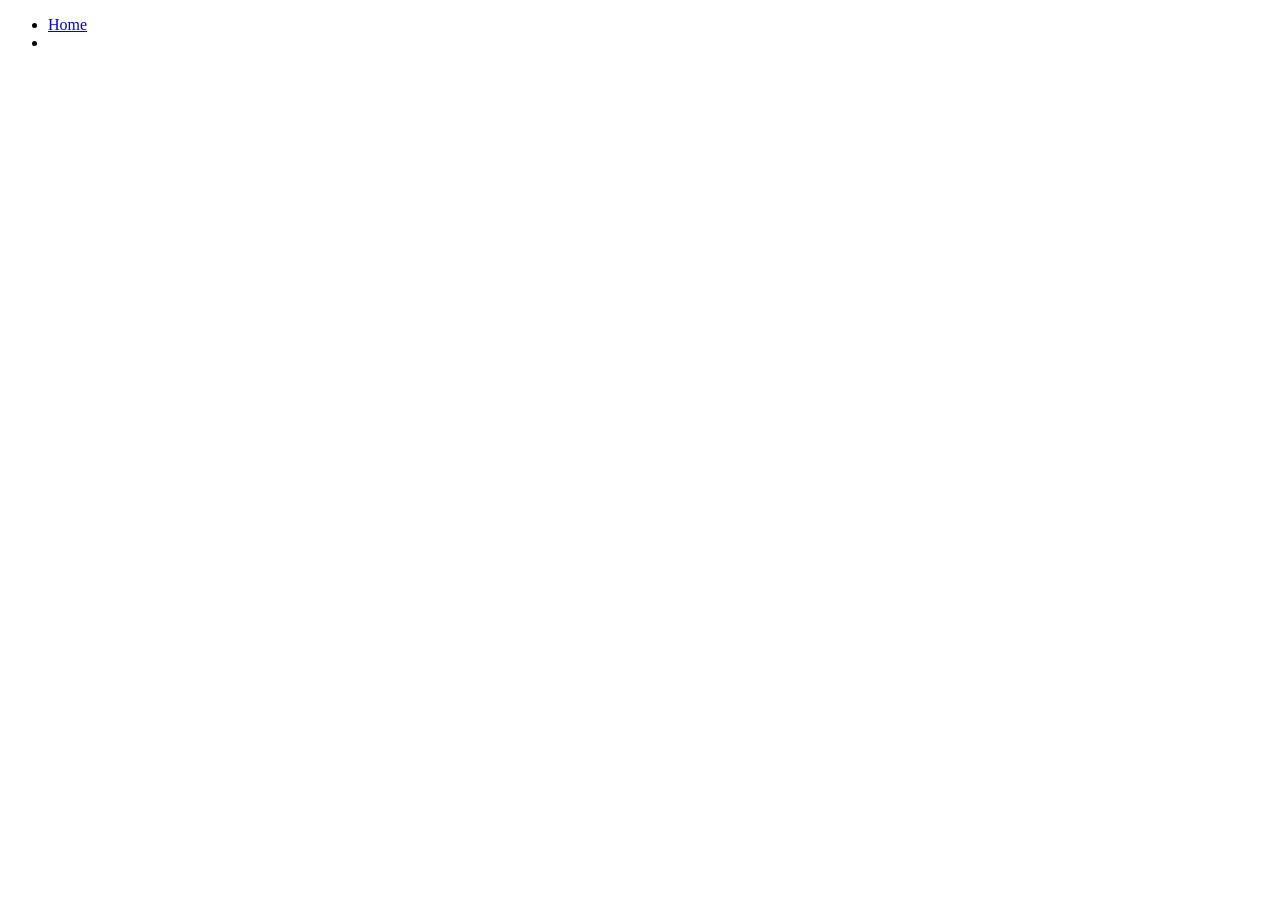
==== index.html @ b3e30a9c "inicio" ====
<!DOCTYPE html>
<html lang="pt-br">
<head>
    <meta charset="UTF-8">
    <meta name="viewport" content="width=device-width, initial-scale=1.0">
    <title>Document</title>
</head>
<body>
    <div class="topo">
        <nav>
            <ul>
                <li><a href="index.html">Home</a></li>
                <li></li>
            </ul>
        </nav>
    </div>
    <section>

    </section>
</body>
</html>
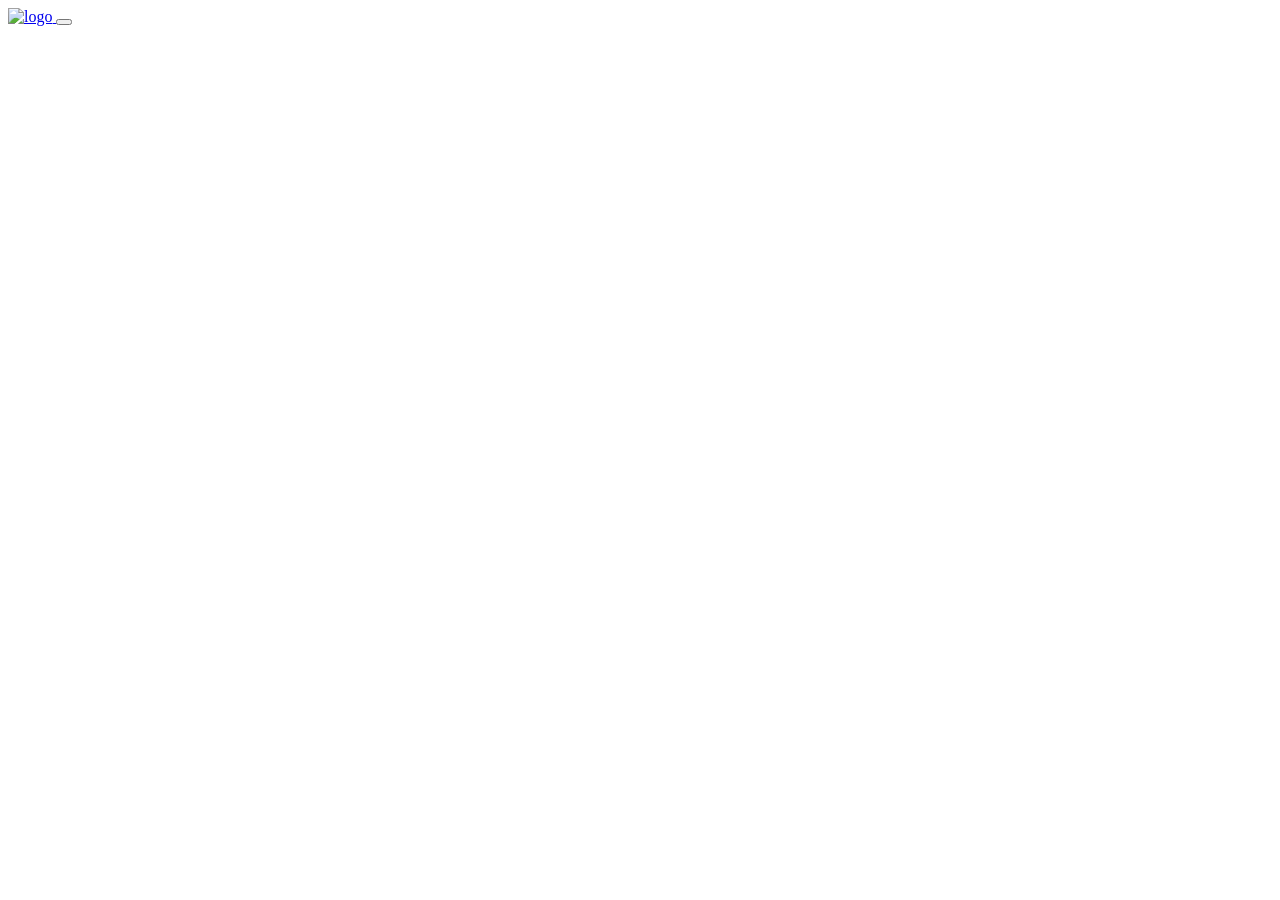
==== commit 5841ae1a: "navbar" ====
--- a/index.html
+++ b/index.html
@@ -1,21 +1,71 @@
 <!DOCTYPE html>
 <html lang="pt-br">
+
 <head>
     <meta charset="UTF-8">
     <meta name="viewport" content="width=device-width, initial-scale=1.0">
-    <title>Document</title>
+    <link href="https://cdn.jsdelivr.net/npm/bootstrap@6.0.0-alpha.1/dist/css/bootstrap.min.css" rel="stylesheet"
+        integrity="sha384-B/GM4XqrwHnWXNOWMbloTmrYXZg10cakYGmpfsR/bbzQ6JAJI4ihuyADKLnBgrCe" crossorigin="anonymous">
+    <script type="module" src="https://cdn.jsdelivr.net/npm/bootstrap@6.0.0-alpha.1/dist/js/bootstrap.bundle.min.js"
+        integrity="sha384-1a/pXj49ZQ1aHEmrJ+gMw1otqoVsYwlEnlD8mIfY2TV03r20Y0CN7uqx1tQogjPL"
+        crossorigin="anonymous"></script>
+    <title>Inicio</title>
 </head>
+
 <body>
-    <div class="topo">
-        <nav>
-            <ul>
-                <li><a href="index.html">Home</a></li>
-                <li></li>
-            </ul>
-        </nav>
-    </div>
-    <section>
+    <nav class="navbar md:navbar-expand bg-1">
+        <div class="container-fluid">
+            <a class="navbar-brand" href="#">
+                <img src="img/" alt="logo" width="30" height="24">
+            </a>
+            <!--menu hamburguer-->
+            <button class="btn-icon navbar-toggler" type="button" data-bs-toggle="drawer" data-bs-target="#navbarDrawer"
+                aria-controls="navbarDrawer" aria-expanded="false" aria-label="Toggle navigation">
+                <span class="navbar-toggler-icon" aria-hidden="true"></span>
+            </button>
+            <!--fim do menu hamburguer-->
 
-    </section>
+            <dialog class="drawer drawer-end" tabindex="-1" id="navbarDrawer" aria-labelledby="navbarDrawerLabel">
+                <div class="drawer-header">
+                    <h5 class="drawer-title" id="navbarDrawerLabel">Menu</h5>
+                    <button type="button" class="btn-close" data-bs-dismiss="drawer" aria-label="Close"></button>
+                </div>
+                <div class="drawer-body mb-2 md:mb-0">
+                    <ul class="nav navbar-nav me-auto">
+                        <li class="nav-item">
+                            <a class="nav-link active" aria-current="page" href="index.html">Home</a>
+                        </li>
+                        <li class="nav-item">
+                            <a class="nav-link" href="noticia.html">noticias</a>
+                        </li>
+                        <li class="nav-item">
+                            <button class="nav-link" type="button" data-bs-toggle="menu" aria-expanded="false">
+                                Menu
+                            </button>
+                            <div class="menu">
+                                <a class="menu-item" href="#">Action</a>
+                                <a class="menu-item" href="#">Another action</a>
+                                <hr class="menu-divider">
+                                <a class="menu-item" href="#">Something else here</a>
+                            </div>
+                        </li>
+                        <li class="nav-item">
+                            <a class="nav-link disabled" aria-disabled="true">Disabled</a>
+                        </li>
+                    </ul>
+                    <form class="hstack gap-2" role="search">
+                        <input class="form-control" type="search" placeholder="Search" aria-label="Search" />
+                        <button class="btn-solid btn-icon theme-secondary" type="submit">
+                            <svg class="bi" width="16" height="16">
+                                <use href="#search" />
+                            </svg>
+                        </button>
+                    </form>
+                </div>
+            </dialog>
+        </div>
+    </nav>
+
+
 </body>
 </html>
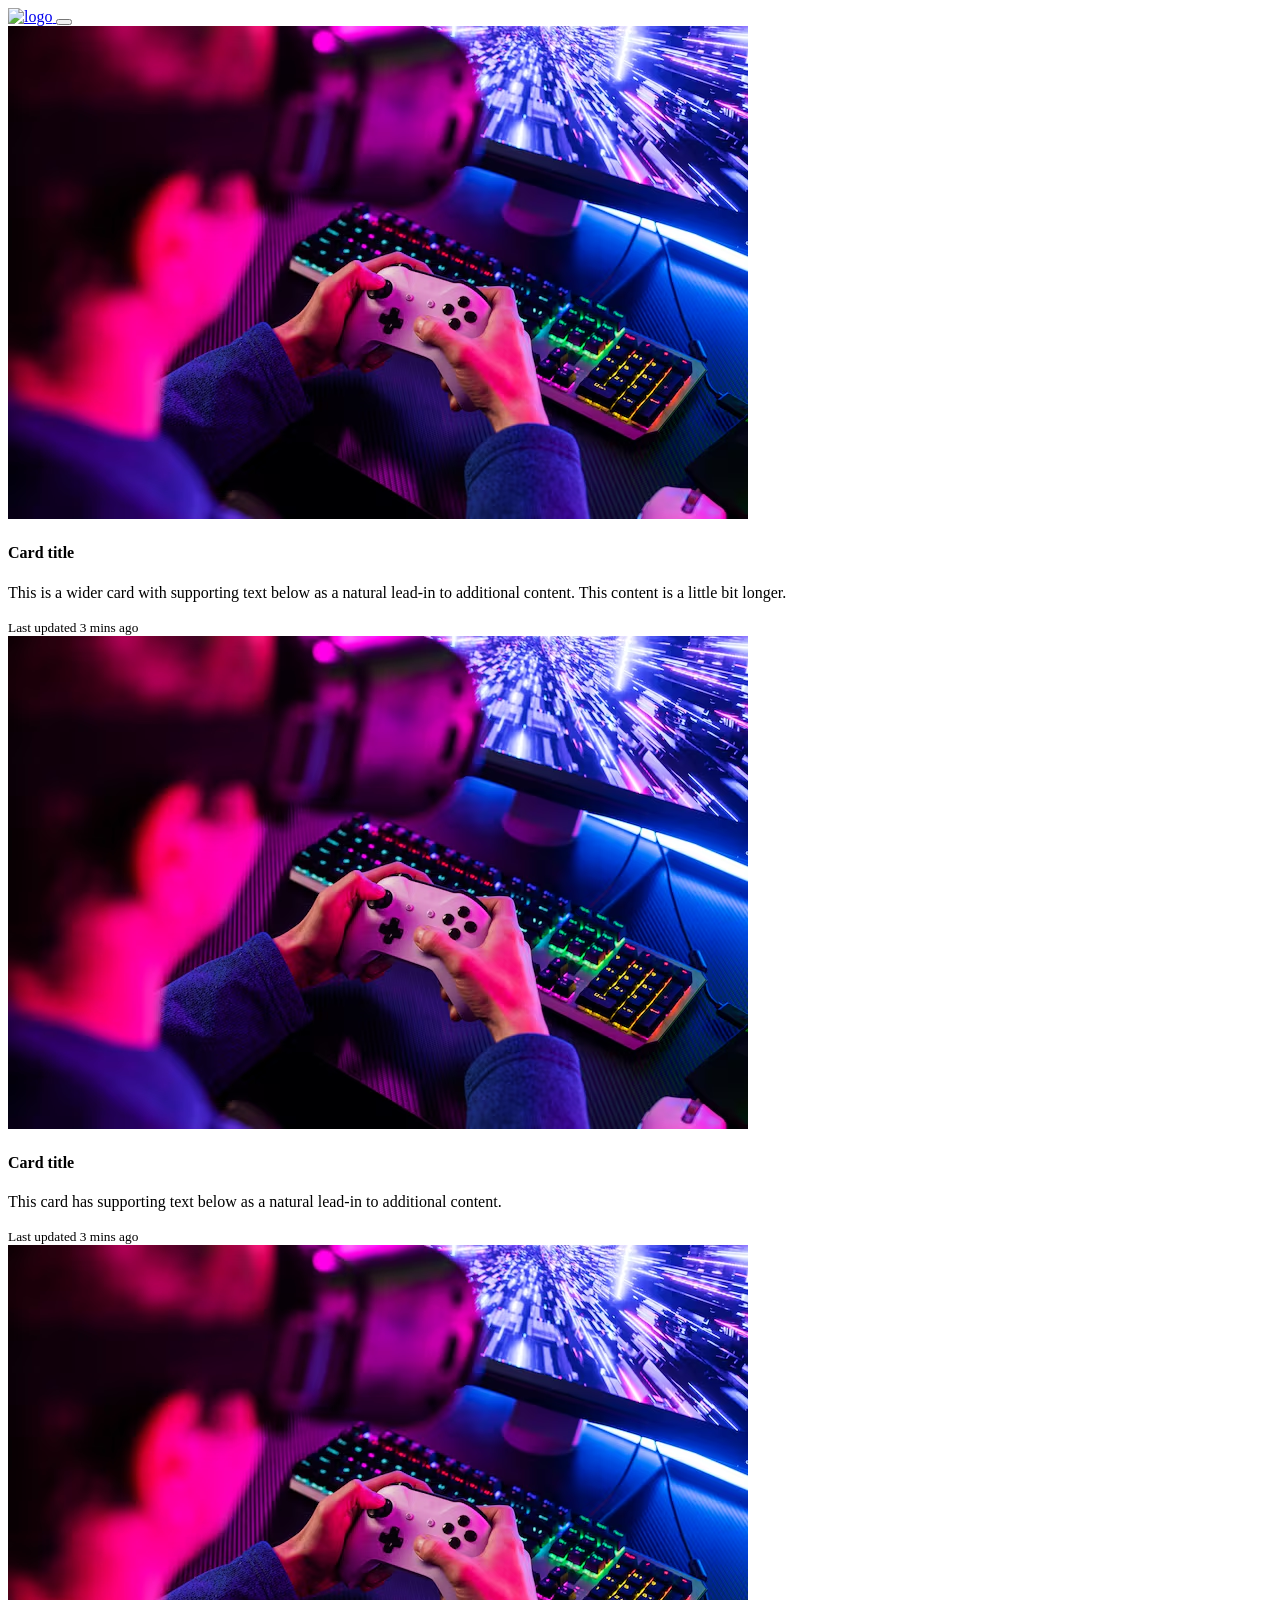
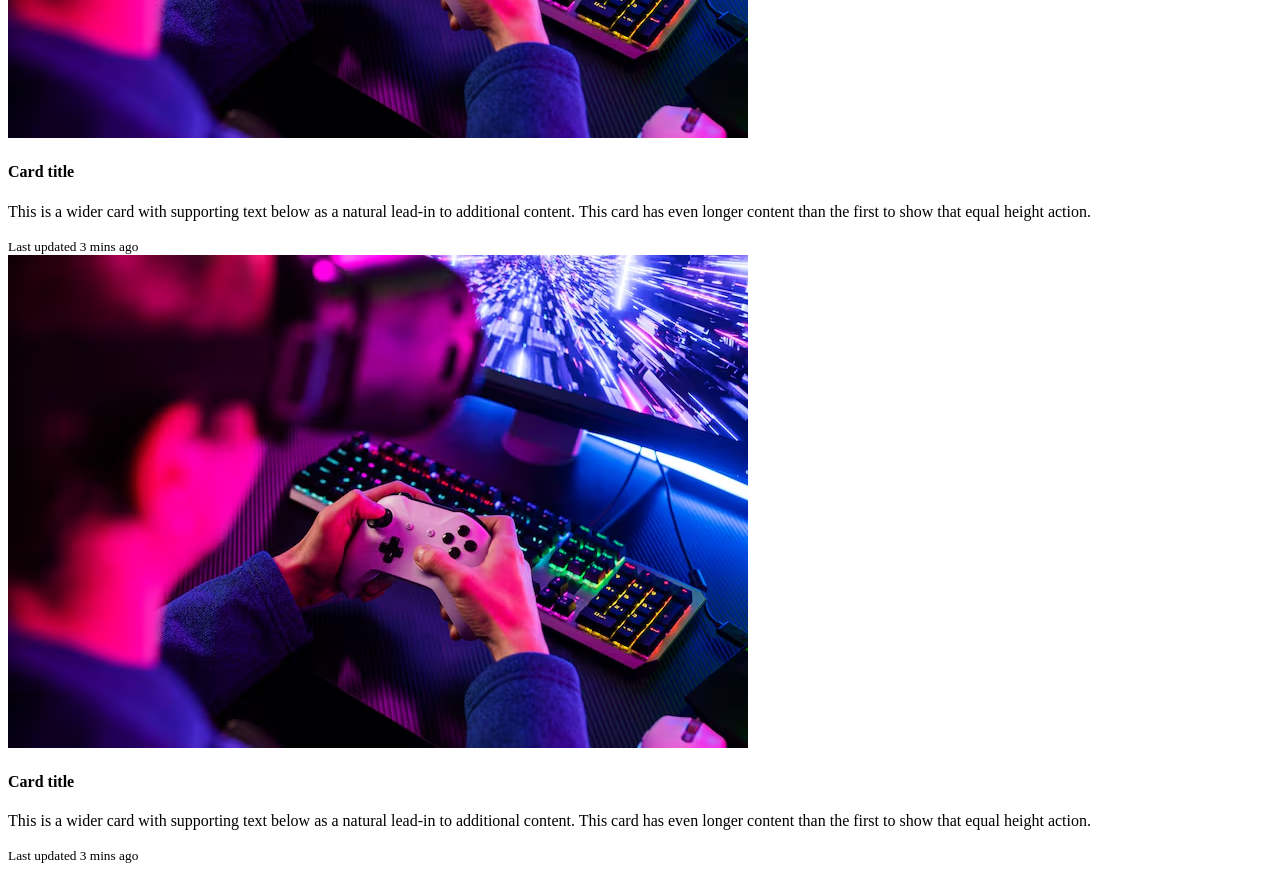
==== commit d4ea7ca2: "section ta quase certo" ====
--- a/index.html
+++ b/index.html
@@ -66,6 +66,67 @@
         </div>
     </nav>
 
+    <section>
+        <div class="row row-cols-1 md:row-cols-4 g-3">
+            <div class="col-12">
+                <div class="card h-100">
+                    <img src="img/cadeira-gamer-com-luzes-neon-multicoloridas_52683-99749.avif" class="card-img-top" alt="...">
+                    <div class="card-body">
+                        <h4 class="card-title">Card title</h4>
+                        <p class="card-text">This is a wider card with supporting text below as a natural lead-in to
+                            additional content. This content is a little bit longer.</p>
+                    </div>
+                    <div class="card-footer">
+                        <small class="fg-2">Last updated 3 mins ago</small>
+                    </div>
+                </div>
+            </div>
+            <div class="col-6">
+                <div class="card h-100">
+                    <img src="img/cadeira-gamer-com-luzes-neon-multicoloridas_52683-99749.avif" class="card-img-top" alt="...">
+                    <div class="card-body">
+                        <h4 class="card-title">Card title</h4>
+                        <p class="card-text">This card has supporting text below as a natural lead-in to additional
+                            content.</p>
+                    </div>
+                    <div class="card-footer">
+                        <small class="fg-2">Last updated 3 mins ago</small>
+                    </div>
+                </div>
+            </div>
+            <div class="col-6">
+                <div class="card h-100">
+                    <img src="img/cadeira-gamer-com-luzes-neon-multicoloridas_52683-99749.avif" class="card-img-top" alt="...">
+                    <div class="card-body">
+                        <h4 class="card-title">Card title</h4>
+                        <p class="card-text">This is a wider card with supporting text below as a natural lead-in to
+                            additional content. This card has even longer content than the first to show that equal
+                            height action.</p>
+                    </div>
+                    <div class="card-footer">
+                        <small class="fg-2">Last updated 3 mins ago</small>
+                    </div>
+                </div>
+            </div>
+            <div class="col-12">
+                <div class="card h-100">
+                    <img src="img/cadeira-gamer-com-luzes-neon-multicoloridas_52683-99749.avif" class="card-img-top" alt="...">
+                    <div class="card-body">
+                        <h4 class="card-title">Card title</h4>
+                        <p class="card-text">This is a wider card with supporting text below as a natural lead-in to
+                            additional content. This card has even longer content than the first to show that equal
+                            height action.</p>
+                    </div>
+                    <div class="card-footer">
+                        <small class="fg-2">Last updated 3 mins ago</small>
+                    </div>
+                </div>
+            </div>
+        </div>
+        
+    </section>
+
 
 </body>
+
 </html>
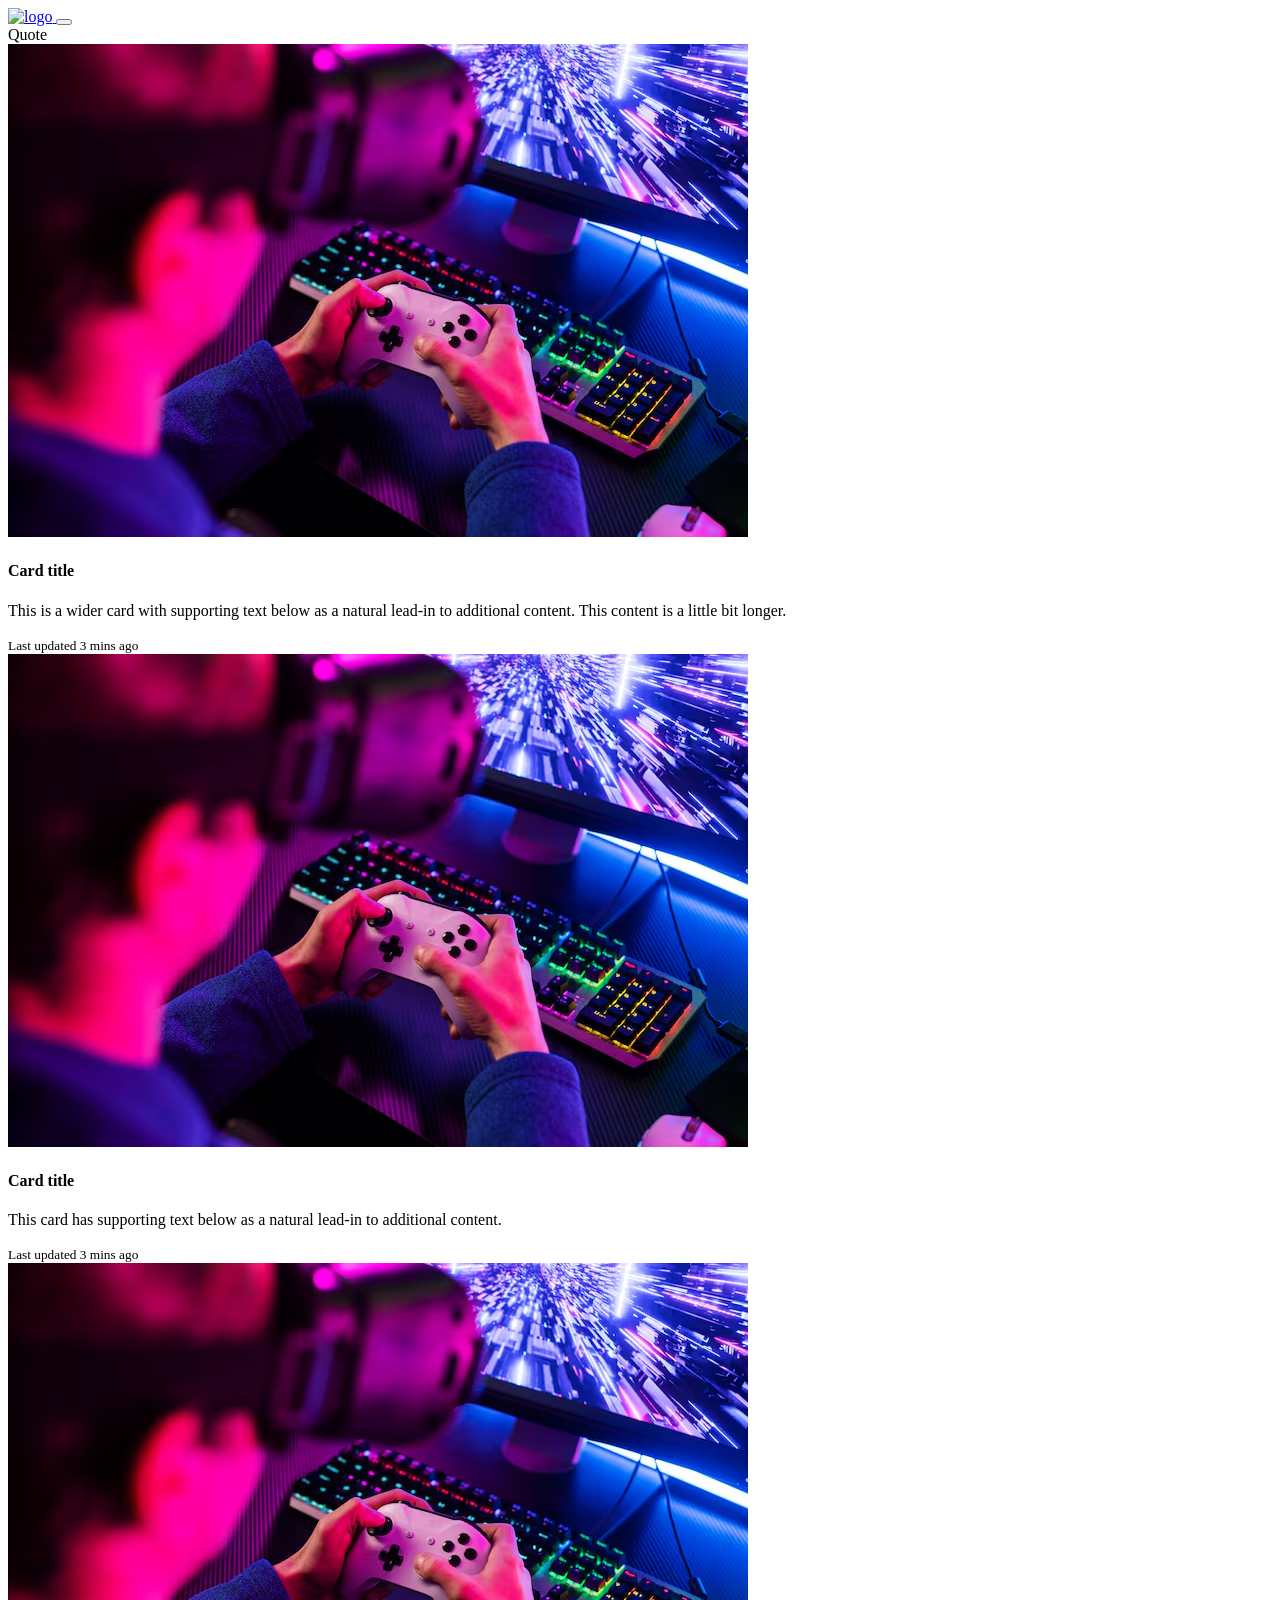
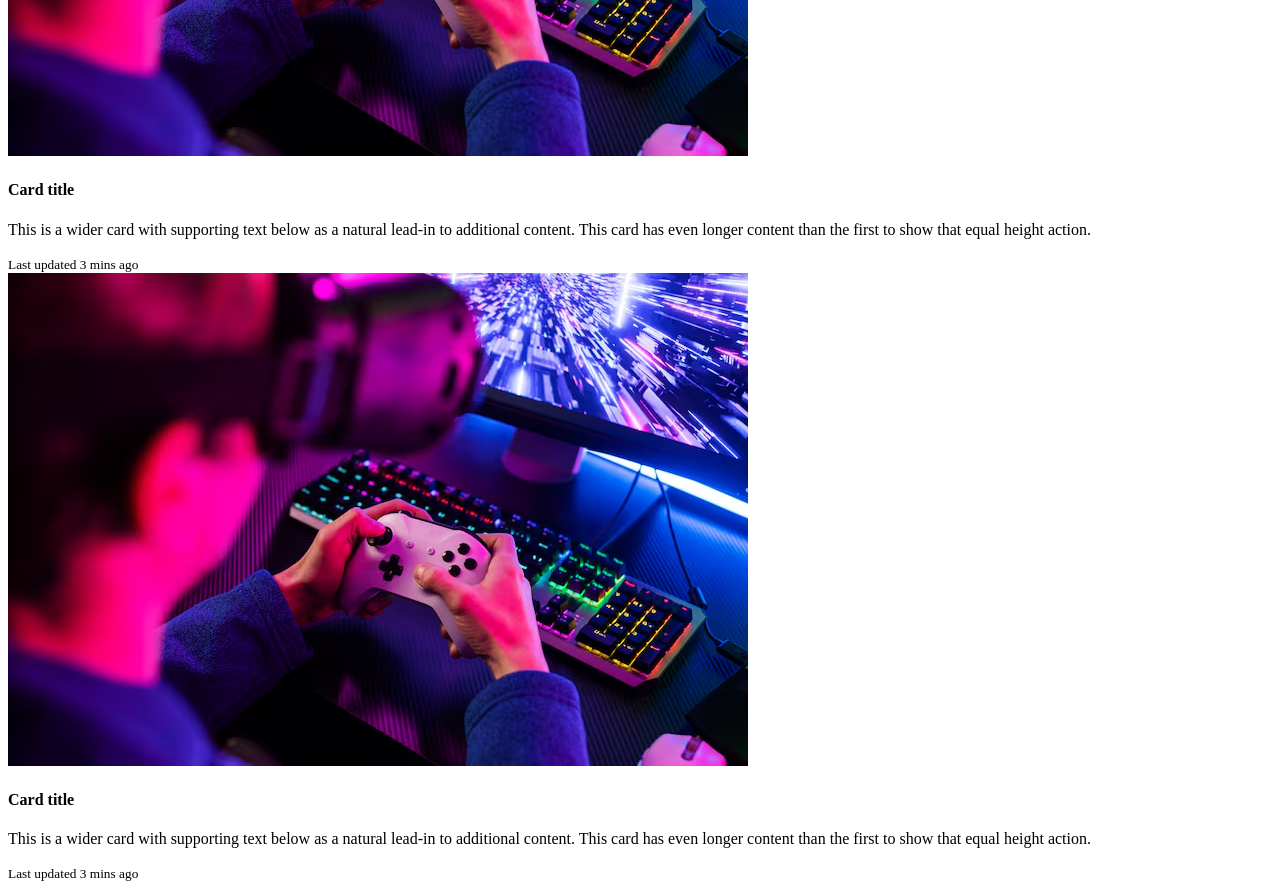
==== commit 876684e8: "....." ====
--- a/index.html
+++ b/index.html
@@ -67,6 +67,7 @@
     </nav>
 
     <section>
+        <div class="card-header">Quote</div>
         <div class="row row-cols-1 md:row-cols-4 g-3">
             <div class="col-12">
                 <div class="card h-100">
@@ -81,7 +82,7 @@
                     </div>
                 </div>
             </div>
-            <div class="col-6">
+            <div class="col-4">
                 <div class="card h-100">
                     <img src="img/cadeira-gamer-com-luzes-neon-multicoloridas_52683-99749.avif" class="card-img-top" alt="...">
                     <div class="card-body">
@@ -94,7 +95,7 @@
                     </div>
                 </div>
             </div>
-            <div class="col-6">
+            <div class="col-4">
                 <div class="card h-100">
                     <img src="img/cadeira-gamer-com-luzes-neon-multicoloridas_52683-99749.avif" class="card-img-top" alt="...">
                     <div class="card-body">
@@ -108,7 +109,7 @@
                     </div>
                 </div>
             </div>
-            <div class="col-12">
+            <div class="col-4">
                 <div class="card h-100">
                     <img src="img/cadeira-gamer-com-luzes-neon-multicoloridas_52683-99749.avif" class="card-img-top" alt="...">
                     <div class="card-body">
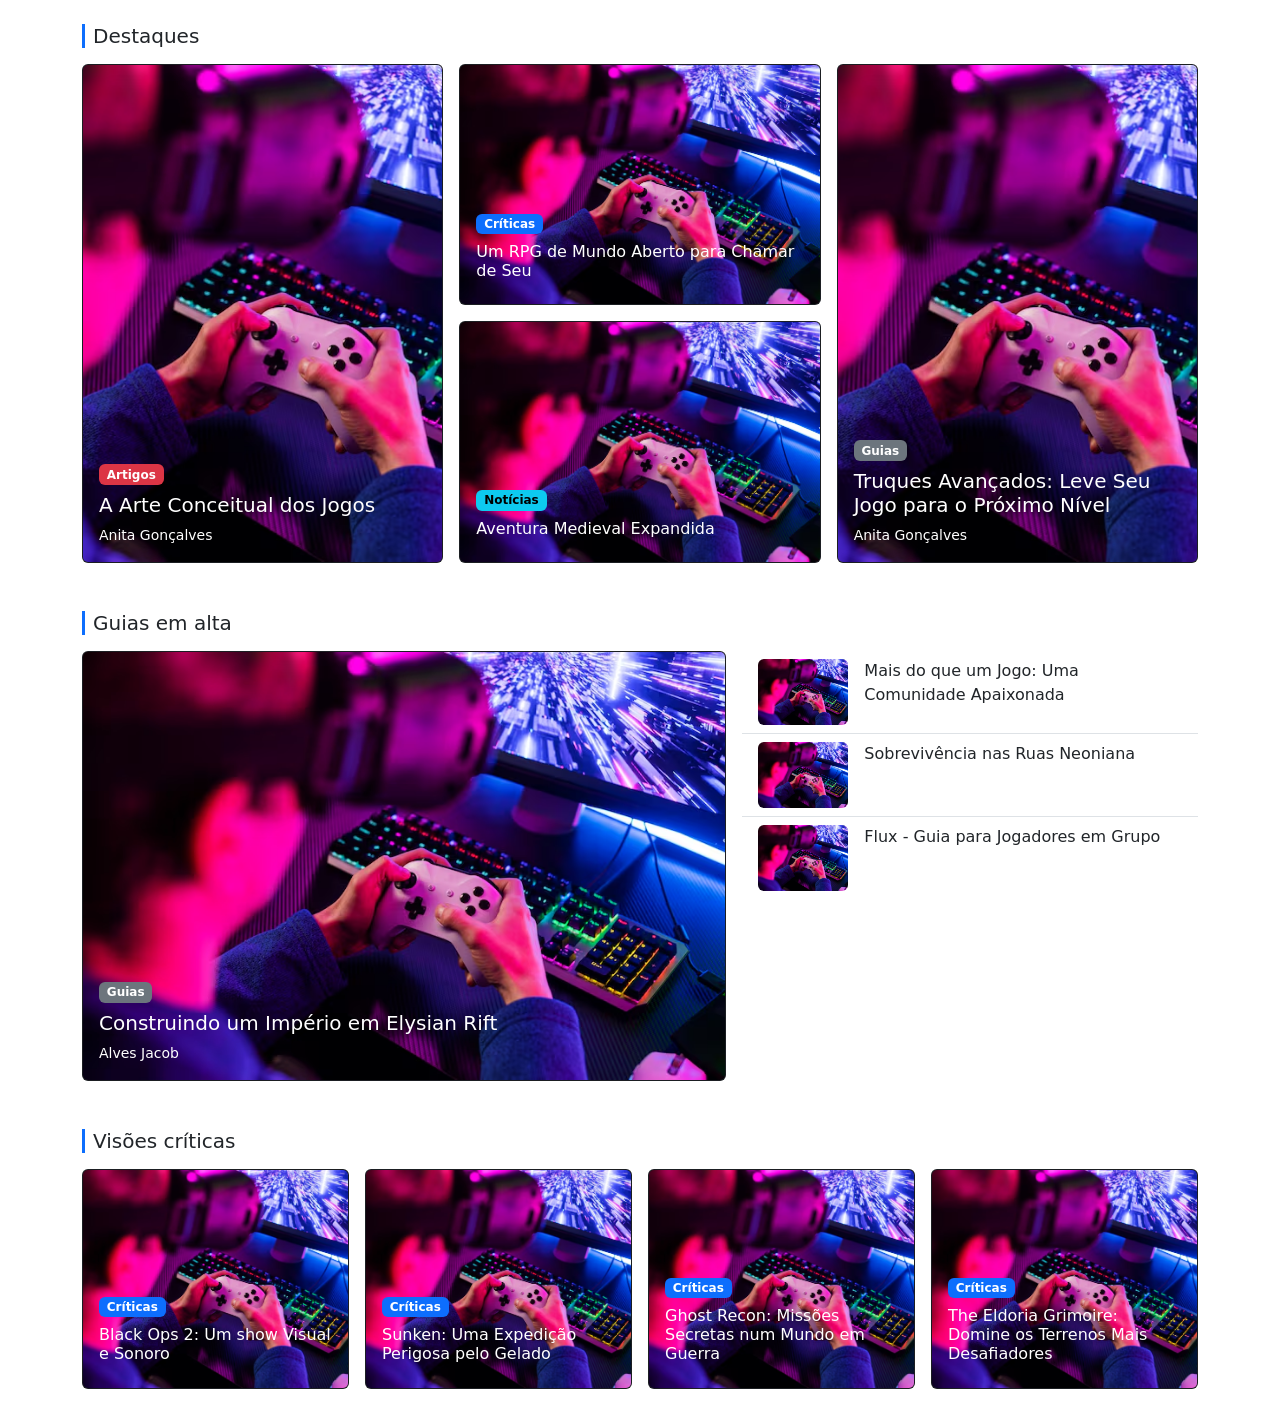
==== commit 88d3f663: "huuuuuhuuuuu" ====
--- a/index.html
+++ b/index.html
@@ -4,130 +4,152 @@
 <head>
     <meta charset="UTF-8">
     <meta name="viewport" content="width=device-width, initial-scale=1.0">
-    <link href="https://cdn.jsdelivr.net/npm/bootstrap@6.0.0-alpha.1/dist/css/bootstrap.min.css" rel="stylesheet"
-        integrity="sha384-B/GM4XqrwHnWXNOWMbloTmrYXZg10cakYGmpfsR/bbzQ6JAJI4ihuyADKLnBgrCe" crossorigin="anonymous">
-    <script type="module" src="https://cdn.jsdelivr.net/npm/bootstrap@6.0.0-alpha.1/dist/js/bootstrap.bundle.min.js"
-        integrity="sha384-1a/pXj49ZQ1aHEmrJ+gMw1otqoVsYwlEnlD8mIfY2TV03r20Y0CN7uqx1tQogjPL"
+    <script src="https://cdn.jsdelivr.net/npm/@popperjs/core@2.11.8/dist/umd/popper.min.js"
+        integrity="sha384-I7E8VVD/ismYTF4hNIPjVp/Zjvgyol6VFvRkX/vR+Vc4jQkC+hVqc2pM8ODewa9r"
         crossorigin="anonymous"></script>
+    <script src="https://cdn.jsdelivr.net/npm/bootstrap@5.3.9/dist/js/bootstrap.min.js"
+        integrity="sha384-89aa4glufciPv46aKltztWQEmk+Tu9W2RhzXr6VcnUUEub7F8+06RcL2RYLCOHUq"
+        crossorigin="anonymous"></script>
+    <link href="https://cdn.jsdelivr.net/npm/bootstrap@5.3.3/dist/css/bootstrap.min.css" rel="stylesheet">
+    <style>.card { min-height: 220px; }</style>
     <title>Inicio</title>
 </head>
 
 <body>
-    <nav class="navbar md:navbar-expand bg-1">
-        <div class="container-fluid">
-            <a class="navbar-brand" href="#">
-                <img src="img/" alt="logo" width="30" height="24">
-            </a>
-            <!--menu hamburguer-->
-            <button class="btn-icon navbar-toggler" type="button" data-bs-toggle="drawer" data-bs-target="#navbarDrawer"
-                aria-controls="navbarDrawer" aria-expanded="false" aria-label="Toggle navigation">
-                <span class="navbar-toggler-icon" aria-hidden="true"></span>
-            </button>
-            <!--fim do menu hamburguer-->
 
-            <dialog class="drawer drawer-end" tabindex="-1" id="navbarDrawer" aria-labelledby="navbarDrawerLabel">
-                <div class="drawer-header">
-                    <h5 class="drawer-title" id="navbarDrawerLabel">Menu</h5>
-                    <button type="button" class="btn-close" data-bs-dismiss="drawer" aria-label="Close"></button>
-                </div>
-                <div class="drawer-body mb-2 md:mb-0">
-                    <ul class="nav navbar-nav me-auto">
-                        <li class="nav-item">
-                            <a class="nav-link active" aria-current="page" href="index.html">Home</a>
-                        </li>
-                        <li class="nav-item">
-                            <a class="nav-link" href="noticia.html">noticias</a>
-                        </li>
-                        <li class="nav-item">
-                            <button class="nav-link" type="button" data-bs-toggle="menu" aria-expanded="false">
-                                Menu
-                            </button>
-                            <div class="menu">
-                                <a class="menu-item" href="#">Action</a>
-                                <a class="menu-item" href="#">Another action</a>
-                                <hr class="menu-divider">
-                                <a class="menu-item" href="#">Something else here</a>
-                            </div>
-                        </li>
-                        <li class="nav-item">
-                            <a class="nav-link disabled" aria-disabled="true">Disabled</a>
-                        </li>
-                    </ul>
-                    <form class="hstack gap-2" role="search">
-                        <input class="form-control" type="search" placeholder="Search" aria-label="Search" />
-                        <button class="btn-solid btn-icon theme-secondary" type="submit">
-                            <svg class="bi" width="16" height="16">
-                                <use href="#search" />
-                            </svg>
-                        </button>
-                    </form>
-                </div>
-            </dialog>
-        </div>
-    </nav>
+    
 
-    <section>
-        <div class="card-header">Quote</div>
-        <div class="row row-cols-1 md:row-cols-4 g-3">
-            <div class="col-12">
-                <div class="card h-100">
-                    <img src="img/cadeira-gamer-com-luzes-neon-multicoloridas_52683-99749.avif" class="card-img-top" alt="...">
-                    <div class="card-body">
-                        <h4 class="card-title">Card title</h4>
-                        <p class="card-text">This is a wider card with supporting text below as a natural lead-in to
-                            additional content. This content is a little bit longer.</p>
-                    </div>
-                    <div class="card-footer">
-                        <small class="fg-2">Last updated 3 mins ago</small>
+    <main class="container py-4">
+        <!-- Destaques -->
+        <h5 class="border-start border-primary border-3 ps-2 mb-3">Destaques</h5>
+        <div class="row g-3 mb-5">
+            <div class="col-lg-4">
+                <div class="card text-bg-dark h-100">
+                    <img src="img/cadeira-gamer-com-luzes-neon-multicoloridas_52683-99749.avif"
+                        class="card-img h-100 object-fit-cover" alt="">
+                    <div class="card-img-overlay d-flex flex-column justify-content-end">
+                        <span class="badge text-bg-danger align-self-start">Artigos</span>
+                        <h5 class="card-title mt-2">A Arte Conceitual dos Jogos</h5>
+                        <small>Anita Gonçalves</small>
                     </div>
                 </div>
             </div>
-            <div class="col-4">
-                <div class="card h-100">
-                    <img src="img/cadeira-gamer-com-luzes-neon-multicoloridas_52683-99749.avif" class="card-img-top" alt="...">
-                    <div class="card-body">
-                        <h4 class="card-title">Card title</h4>
-                        <p class="card-text">This card has supporting text below as a natural lead-in to additional
-                            content.</p>
+
+            <div class="col-lg-4 d-flex flex-column gap-3">
+                <div class="card text-bg-dark flex-fill">
+                    <img src="img/cadeira-gamer-com-luzes-neon-multicoloridas_52683-99749.avif"
+                        class="card-img h-100 object-fit-cover" alt="">
+                    <div class="card-img-overlay d-flex flex-column justify-content-end">
+                        <span class="badge text-bg-primary align-self-start">Críticas</span>
+                        <h6 class="card-title mt-2">Um RPG de Mundo Aberto para Chamar de Seu</h6>
                     </div>
-                    <div class="card-footer">
-                        <small class="fg-2">Last updated 3 mins ago</small>
+                </div>
+                <div class="card text-bg-dark flex-fill">
+                    <img src="img/cadeira-gamer-com-luzes-neon-multicoloridas_52683-99749.avif"
+                        class="card-img h-100 object-fit-cover" alt="">
+                    <div class="card-img-overlay d-flex flex-column justify-content-end">
+                        <span class="badge text-bg-info align-self-start">Notícias</span>
+                        <h6 class="card-title mt-2">Aventura Medieval Expandida</h6>
                     </div>
                 </div>
             </div>
-            <div class="col-4">
-                <div class="card h-100">
-                    <img src="img/cadeira-gamer-com-luzes-neon-multicoloridas_52683-99749.avif" class="card-img-top" alt="...">
-                    <div class="card-body">
-                        <h4 class="card-title">Card title</h4>
-                        <p class="card-text">This is a wider card with supporting text below as a natural lead-in to
-                            additional content. This card has even longer content than the first to show that equal
-                            height action.</p>
-                    </div>
-                    <div class="card-footer">
-                        <small class="fg-2">Last updated 3 mins ago</small>
-                    </div>
-                </div>
-            </div>
-            <div class="col-4">
-                <div class="card h-100">
-                    <img src="img/cadeira-gamer-com-luzes-neon-multicoloridas_52683-99749.avif" class="card-img-top" alt="...">
-                    <div class="card-body">
-                        <h4 class="card-title">Card title</h4>
-                        <p class="card-text">This is a wider card with supporting text below as a natural lead-in to
-                            additional content. This card has even longer content than the first to show that equal
-                            height action.</p>
-                    </div>
-                    <div class="card-footer">
-                        <small class="fg-2">Last updated 3 mins ago</small>
+
+            <div class="col-lg-4">
+                <div class="card text-bg-dark h-100">
+                    <img src="img/cadeira-gamer-com-luzes-neon-multicoloridas_52683-99749.avif"
+                        class="card-img h-100 object-fit-cover" alt="">
+                    <div class="card-img-overlay d-flex flex-column justify-content-end">
+                        <span class="badge text-bg-secondary align-self-start">Guias</span>
+                        <h5 class="card-title mt-2">Truques Avançados: Leve Seu Jogo para o Próximo Nível</h5>
+                        <small>Anita Gonçalves</small>
                     </div>
                 </div>
             </div>
         </div>
-        
-    </section>
 
+        <!-- Guias em alta -->
+        <h5 class="border-start border-primary border-3 ps-2 mb-3">Guias em alta</h5>
+        <div class="row g-3 mb-5">
+            <div class="col-lg-7">
+                <div class="card text-bg-dark h-100">
+                    <img src="img/cadeira-gamer-com-luzes-neon-multicoloridas_52683-99749.avif"
+                        class="card-img h-100 object-fit-cover" alt="">
+                    <div class="card-img-overlay d-flex flex-column justify-content-end">
+                        <span class="badge text-bg-secondary align-self-start">Guias</span>
+                        <h5 class="card-title mt-2">Construindo um Império em Elysian Rift</h5>
+                        <small>Alves Jacob</small>
+                    </div>
+                </div>
+            </div>
+            <div class="col-lg-5">
+                <div class="list-group list-group-flush">
+                    <a href="#" class="list-group-item list-group-item-action d-flex gap-3 bg-transparent">
+                        <img src="img/cadeira-gamer-com-luzes-neon-multicoloridas_52683-99749.avif" width="90"
+                            height="66" class="object-fit-cover rounded" alt="">
+                        <span>Mais do que um Jogo: Uma Comunidade Apaixonada</span>
+                    </a>
+                    <a href="#" class="list-group-item list-group-item-action d-flex gap-3 bg-transparent">
+                        <img src="img/cadeira-gamer-com-luzes-neon-multicoloridas_52683-99749.avif" width="90"
+                            height="66" class="object-fit-cover rounded" alt="">
+                        <span>Sobrevivência nas Ruas Neoniana</span>
+                    </a>
+                    <a href="#" class="list-group-item list-group-item-action d-flex gap-3 bg-transparent">
+                        <img src="img/cadeira-gamer-com-luzes-neon-multicoloridas_52683-99749.avif" width="90"
+                            height="66" class="object-fit-cover rounded" alt="">
+                        <span>Flux - Guia para Jogadores em Grupo</span>
+                    </a>
+                </div>
+            </div>
+        </div>
 
+        <!-- Visões críticas -->
+        <h5 class="border-start border-primary border-3 ps-2 mb-3">Visões críticas</h5>
+        <div class="row row-cols-1 row-cols-sm-2 row-cols-lg-4 g-3">
+            <div class="col">
+                <div class="card text-bg-dark h-100">
+                    <img src="img/cadeira-gamer-com-luzes-neon-multicoloridas_52683-99749.avif"
+                        class="card-img h-100 object-fit-cover" alt="">
+                    <div class="card-img-overlay d-flex flex-column justify-content-end">
+                        <span class="badge text-bg-primary align-self-start">Críticas</span>
+                        <h6 class="card-title mt-2">Black Ops 2: Um show Visual e Sonoro</h6>
+                    </div>
+                </div>
+            </div>
+            <div class="col">
+                <div class="card text-bg-dark h-100">
+                    <img src="img/cadeira-gamer-com-luzes-neon-multicoloridas_52683-99749.avif"
+                        class="card-img h-100 object-fit-cover" alt="">
+                    <div class="card-img-overlay d-flex flex-column justify-content-end">
+                        <span class="badge text-bg-primary align-self-start">Críticas</span>
+                        <h6 class="card-title mt-2">Sunken: Uma Expedição Perigosa pelo Gelado</h6>
+                    </div>
+                </div>
+            </div>
+            <div class="col">
+                <div class="card text-bg-dark h-100">
+                    <img src="img/cadeira-gamer-com-luzes-neon-multicoloridas_52683-99749.avif"
+                        class="card-img h-100 object-fit-cover" alt="">
+                    <div class="card-img-overlay d-flex flex-column justify-content-end">
+                        <span class="badge text-bg-primary align-self-start">Críticas</span>
+                        <h6 class="card-title mt-2">Ghost Recon: Missões Secretas num Mundo em Guerra</h6>
+                    </div>
+                </div>
+            </div>
+            <div class="col">
+                <div class="card text-bg-dark h-100">
+                    <img src="img/cadeira-gamer-com-luzes-neon-multicoloridas_52683-99749.avif"
+                        class="card-img h-100 object-fit-cover" alt="">
+                    <div class="card-img-overlay d-flex flex-column justify-content-end">
+                        <span class="badge text-bg-primary align-self-start">Críticas</span>
+                        <h6 class="card-title mt-2">The Eldoria Grimoire: Domine os Terrenos Mais Desafiadores</h6>
+                    </div>
+                </div>
+            </div>
+        </div>
+
+    </main>
+
+    <script src="https://cdn.jsdelivr.net/npm/bootstrap@5.3.3/dist/js/bootstrap.bundle.min.js"></script>
 </body>
 
 </html>
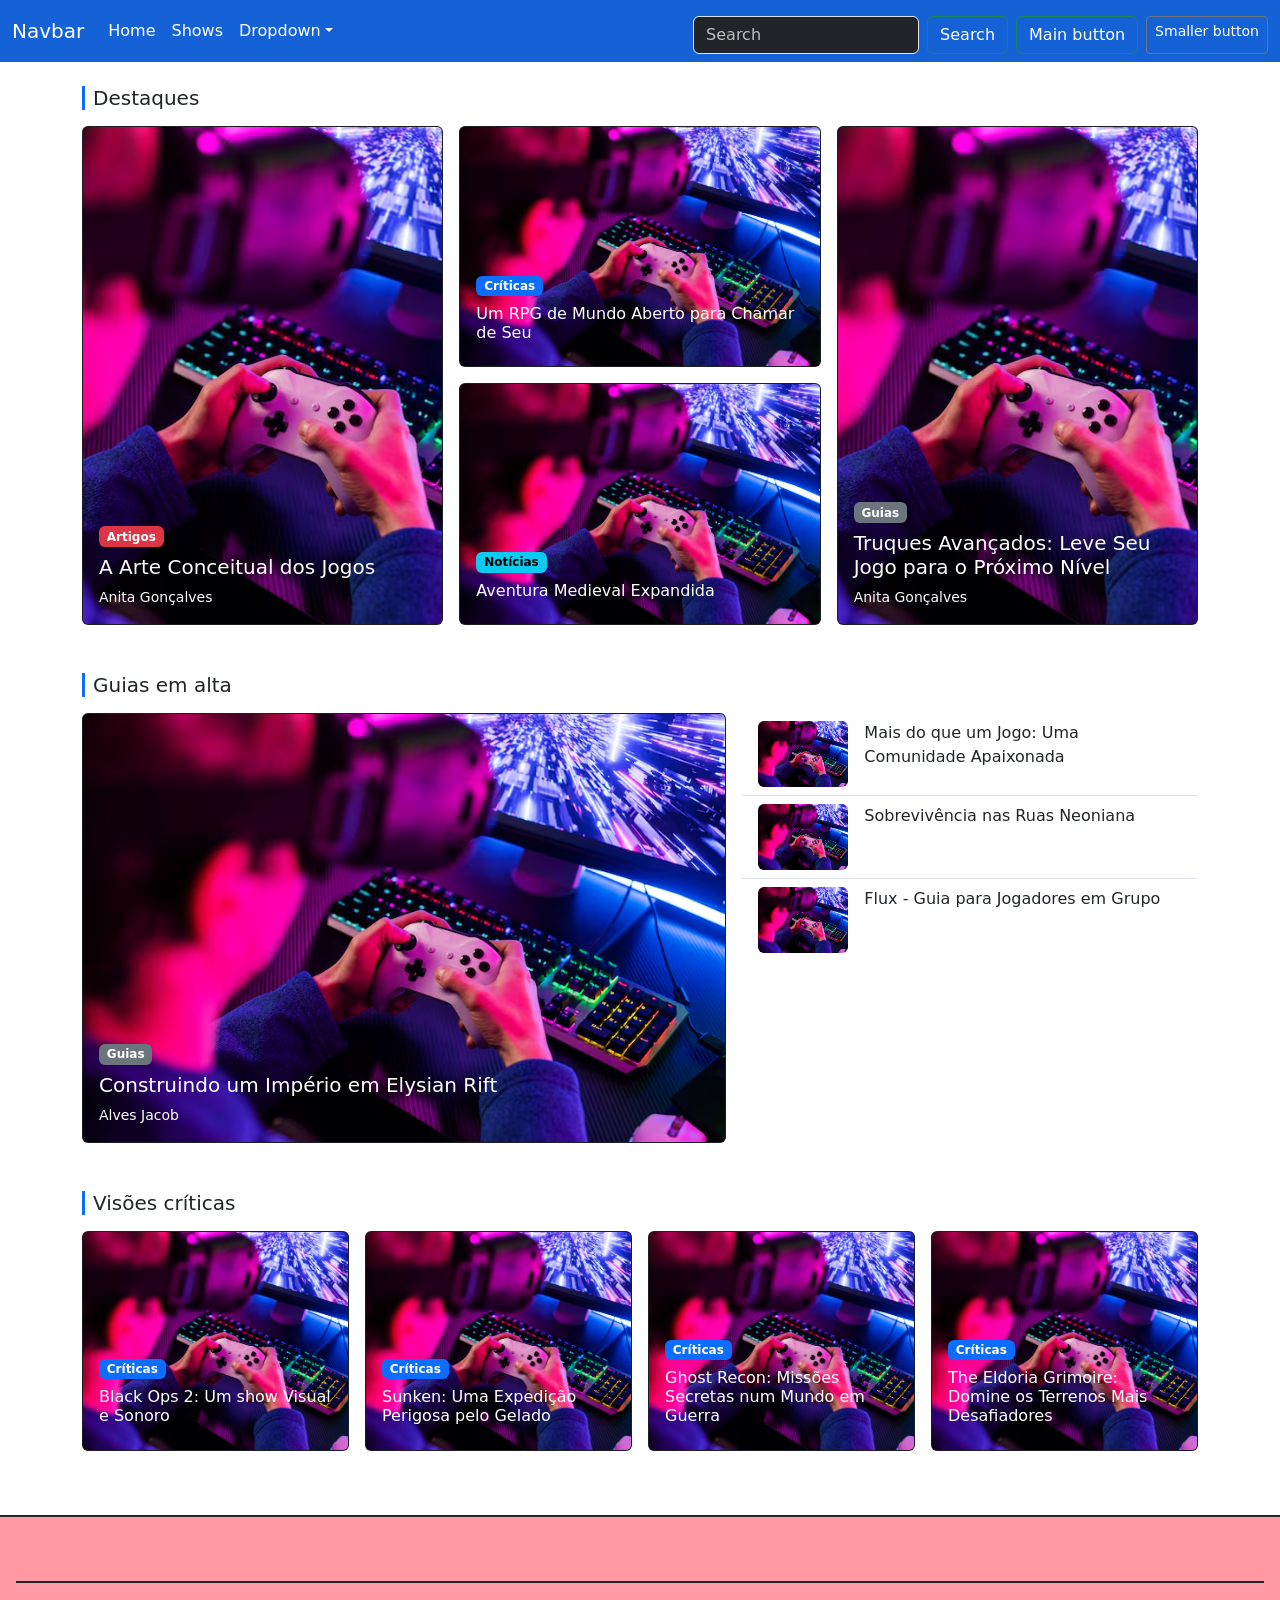
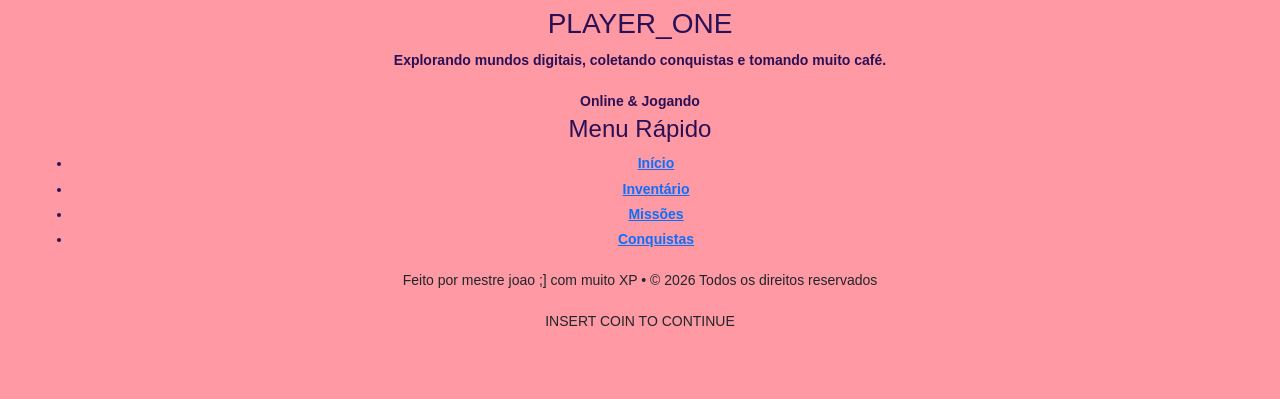
==== commit 70d79aec: "arrumando as coisas" ====
--- a/index.html
+++ b/index.html
@@ -11,13 +11,64 @@
         integrity="sha384-89aa4glufciPv46aKltztWQEmk+Tu9W2RhzXr6VcnUUEub7F8+06RcL2RYLCOHUq"
         crossorigin="anonymous"></script>
     <link href="https://cdn.jsdelivr.net/npm/bootstrap@5.3.3/dist/css/bootstrap.min.css" rel="stylesheet">
-    <style>.card { min-height: 220px; }</style>
+    <link rel="stylesheet" href="style/footer.css">
+    <link rel="stylesheet" href="style/style.css">
+    <style>
+        .card {
+            min-height: 220px;
+        }
+    </style>
     <title>Inicio</title>
 </head>
 
 <body>
-
-    
+    <!--HEADER -->
+    <nav class="navbar navbar-expand-lg">
+        <div class="container-fluid">
+            <a class="navbar-brand" href="#">Navbar</a>
+            <button class="navbar-toggler" type="button" data-bs-toggle="collapse"
+                data-bs-target="#navbarSupportedContent" aria-controls="navbarSupportedContent" aria-expanded="false"
+                aria-label="Toggle navigation">
+                <span class="navbar-toggler-icon"></span>
+            </button>
+
+            <div class="collapse navbar-collapse" id="navbarSupportedContent">
+
+                <ul class="navbar-nav me-auto mb-2 mb-lg-0">
+                    <li class="nav-item">
+                        <a class="nav-link" aria-current="page" href="#">Home</a>
+                    </li>
+                    <li class="nav-item">
+                        <a class="nav-link" href="#">Shows</a>
+                    </li>
+                    <li class="nav-item dropdown">
+                        <a class="nav-link dropdown-toggle" href="#" aria-expanded="false">Dropdown</a>
+                        <ul class="dropdown-menu">
+                            <li><a class="dropdown-item" href="#">home</a></li>
+                            <li><a class="dropdown-item" href="#">Another action</a></li>
+                        </ul>
+                    </li>
+                </ul>
+
+                <form class="d-flex mt-2 mx-2" role="search">
+                    <input class="form-control me-2" type="search" placeholder="Search" aria-label="Search" />
+                    <button class="btn btn-outline-success" type="submit">Search</button>
+                </form>
+
+                <form class="d-flex mt-2">
+                    <a class="btn btn-outline-success me-2" type="button">Main button</a>
+                    <a class="btn btn-sm btn-outline-secondary" type="button">Smaller button</a>
+                </form>
+
+            </div>
+        </div>
+    </nav>
+
+
+
+
+
+
 
     <main class="container py-4">
         <!-- Destaques -->
@@ -149,6 +200,47 @@
 
     </main>
 
+
+
+
+
+
+
+    <!--FOOTER-->
+    <footer class="gamer-footer">
+
+        <div class="footer-container">
+            <!-- Coluna 1: Marca e Status -->
+            <div class="footer-col">
+                <h3 class="pixel-title"> PLAYER_ONE</h3>
+                <p class="footer-desc">Explorando mundos digitais, coletando conquistas e tomando muito café.</p>
+                <div class="status-badge">
+                    <span class="status-dot"></span> Online & Jogando
+                </div>
+            </div>
+
+            <!-- Coluna 2: Navegação -->
+            <div class="footer-col">
+                <h4> Menu Rápido</h4>
+                <ul class="footer-links">
+                    <li><a href="#">Início</a></li>
+                    <li><a href="#">Inventário</a></li>
+                    <li><a href="#">Missões</a></li>
+                    <li><a href="#">Conquistas</a></li>
+                </ul>
+            </div>
+
+            <!-- Barra Inferior -->
+            <div class="footer-bottom">
+                <p>Feito por mestre joao ;] com muito XP • © 2026 Todos os direitos reservados</p>
+                <p class="press-start">INSERT COIN TO CONTINUE</p>
+            </div>
+    </footer>
+    <!-- FIM DO RODAPÉ GAMER -->
+
+
+
+
     <script src="https://cdn.jsdelivr.net/npm/bootstrap@5.3.3/dist/js/bootstrap.bundle.min.js"></script>
 </body>
 
--- a/style/footer.css
+++ b/style/footer.css
@@ -0,0 +1,29 @@
+.gamer-footer{
+background-color: #f569;
+font-size: 15px;
+font-style: normal;
+text-align: center;
+padding: 24px 16px;
+margin-top: 40px;
+border-top: 2px solid;
+}
+.footer-container {
+  font-family: 'Segoe UI', Tahoma, Geneva, Verdana, sans-serif;
+  text-align: center; 
+  padding: 24px 16px;
+  margin-top: 40px; 
+  border-top: 2px solid;
+  font-size: 14px;
+  line-height: 1.8;
+}
+
+.footer-col {
+  color: #2b1055;
+  text-decoration: none;
+  font-weight: bold;
+  margin: 0 8px;
+}
+
+.footer-col2 {
+  text-decoration: underline;
+}
--- a/style/style.css
+++ b/style/style.css
@@ -0,0 +1,49 @@
+.navbar {
+    background: rgba(20, 98, 214, 1);
+    
+}
+.navbar,
+.navbar .navbar-brand,
+.navbar .nav-link,
+.nav-item .nav-link,
+.navbar .dropdown-item,
+.navbar .btn {
+    color: white;
+}
+
+.navbar .dropdown-menu {
+    background-color: #212529;
+}
+
+.navbar .dropdown-item:hover {
+    color: white;
+    background-color: #343a40;
+}
+
+.navbar .form-control {
+    color: white;
+    background-color: #212529;
+}
+
+.navbar .form-control::placeholder {
+    color: white;
+    opacity: 0.7;
+}
+
+.navbar .navbar-toggler {
+    border-color: white;
+}
+
+@media (min-width: 992px) {
+    .navbar .dropdown-menu {
+        display: block;
+        opacity: 0;
+        visibility: hidden;
+        transition:  0.2s ease, visibility 0.2s ease;
+    }
+
+    .navbar .dropdown:hover .dropdown-menu {
+        opacity: 1;
+        visibility: visible;
+    } 
+}
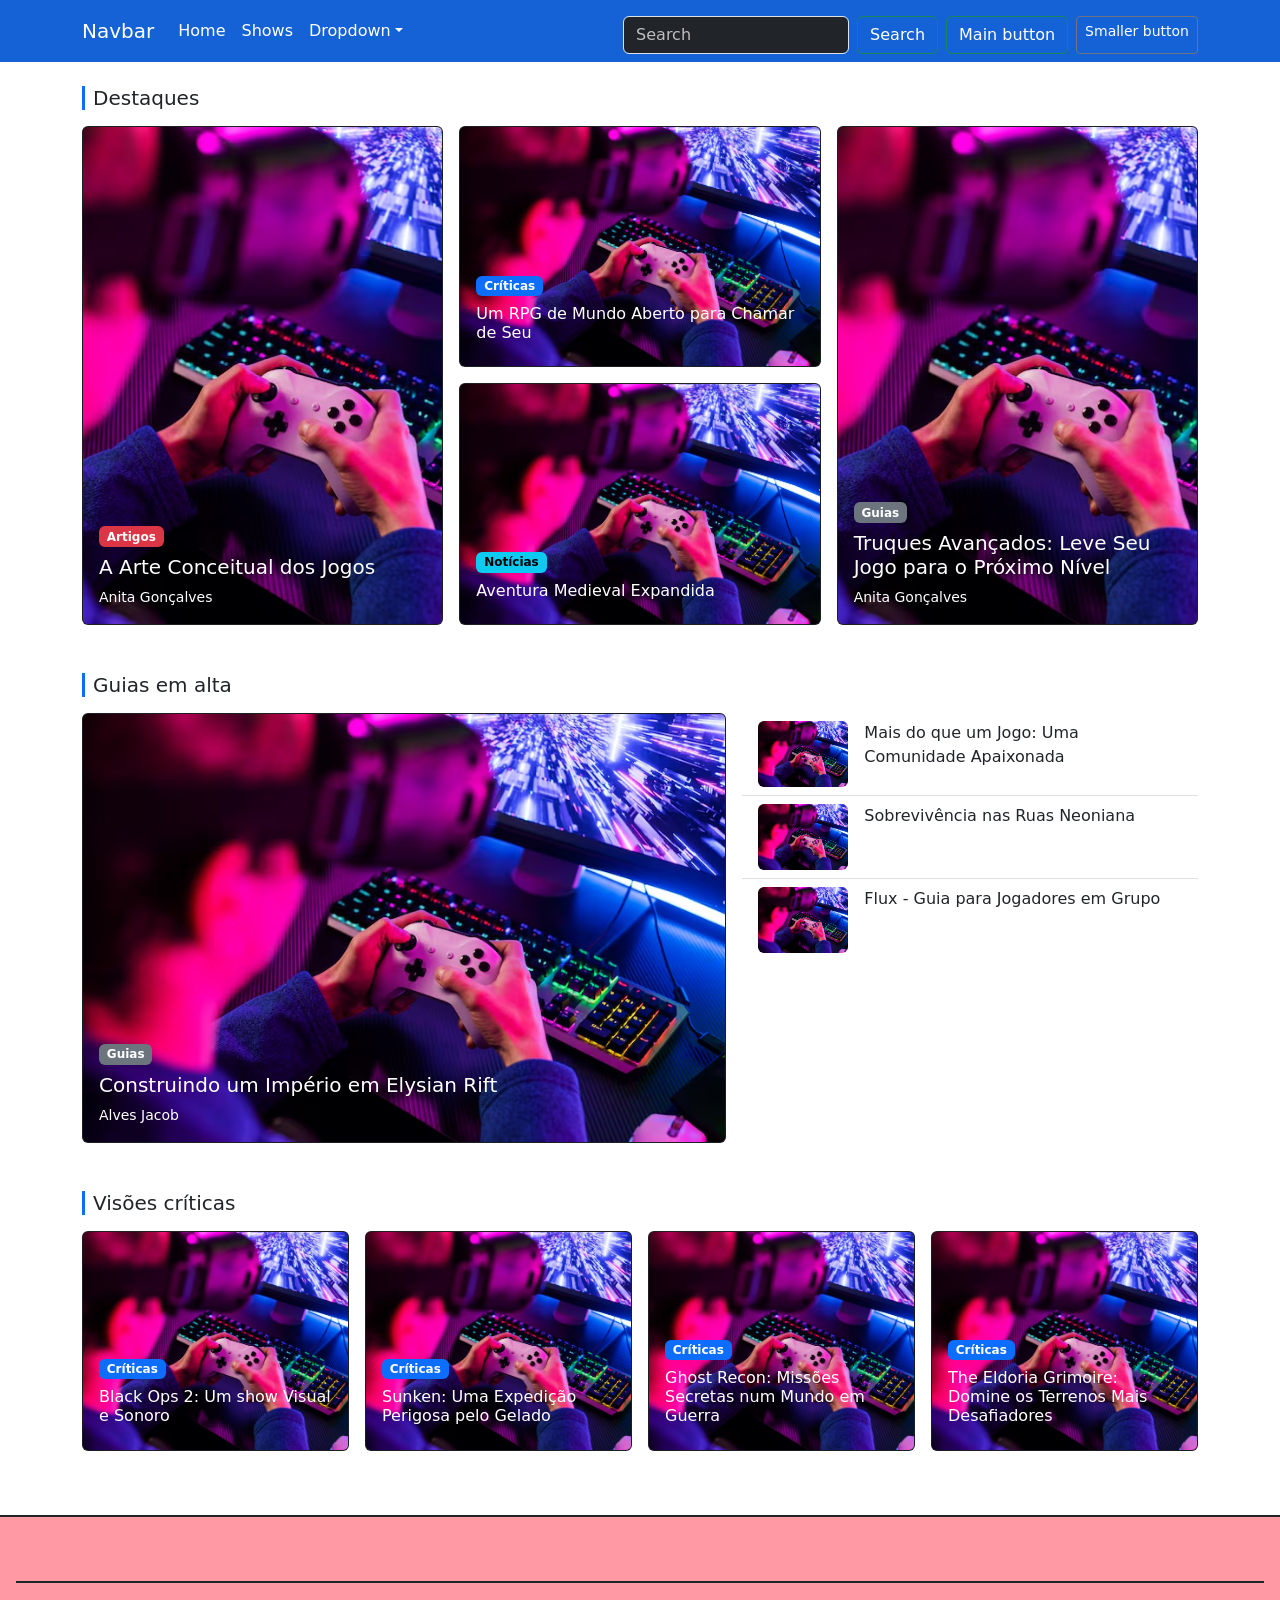
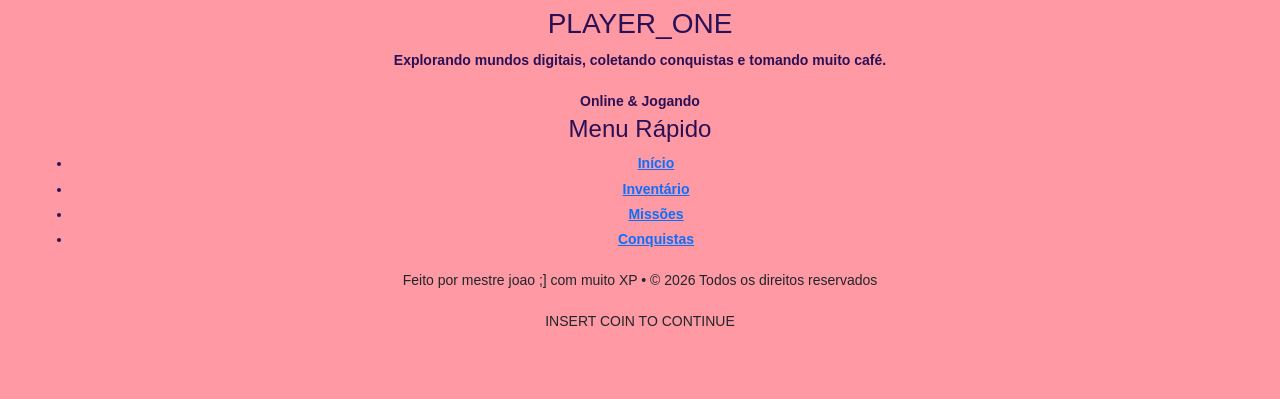
==== commit e1d40f6d: "......" ====
--- a/index.html
+++ b/index.html
@@ -24,7 +24,7 @@
 <body>
     <!--HEADER -->
     <nav class="navbar navbar-expand-lg">
-        <div class="container-fluid">
+        <div class="container">
             <a class="navbar-brand" href="#">Navbar</a>
             <button class="navbar-toggler" type="button" data-bs-toggle="collapse"
                 data-bs-target="#navbarSupportedContent" aria-controls="navbarSupportedContent" aria-expanded="false"
